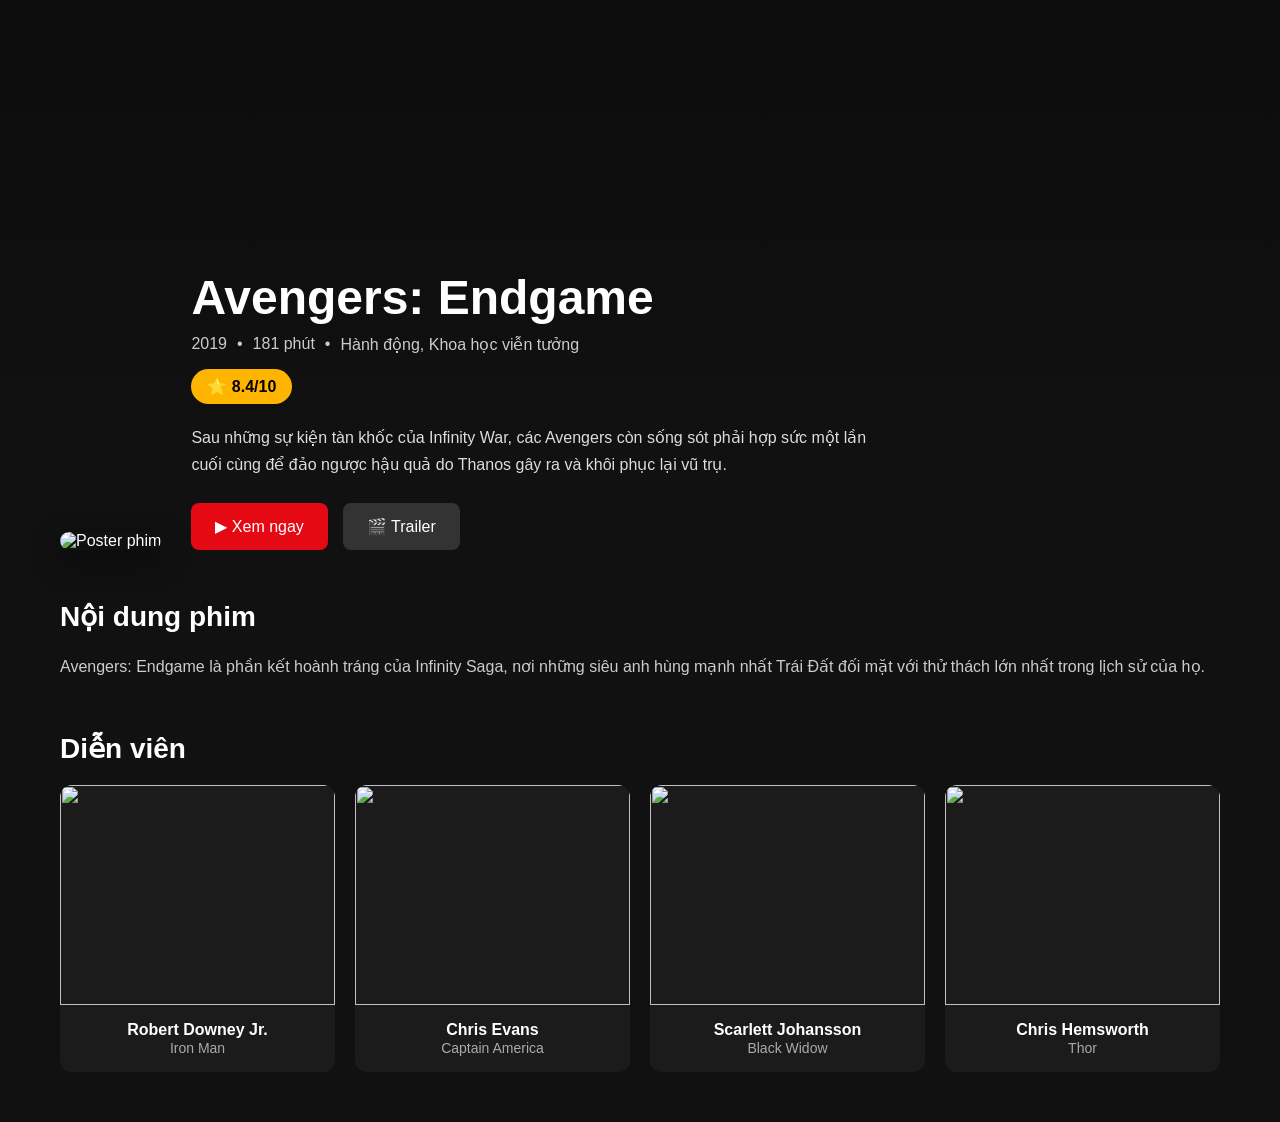
==== DetailMovie/detail.html @ 2132fe87 "watch" ====
<!DOCTYPE html>
<html lang="vi">
<head>
    <meta charset="UTF-8">
    <meta name="viewport" content="width=device-width, initial-scale=1.0">
    <title>Chi Tiết Phim</title>
    <link rel="stylesheet" href="./detail.css">
</head>
<body>

    <div class="banner">
        <div class="overlay"></div>
    </div>

    <div class="container">

        <div class="movie-header">
            <div class="poster">
                <img src="https://images.unsplash.com/photo-1489599849927-2ee91cede3ba?w=500" alt="Poster phim">
            </div>

            <div class="movie-info">
                <h1>Avengers: Endgame</h1>
                <div class="meta">
                    <span>2019</span>
                    <span>•</span>
                    <span>181 phút</span>
                    <span>•</span>
                    <span>Hành động, Khoa học viễn tưởng</span>
                </div>

                <div class="rating">
                    ⭐ 8.4/10
                </div>

                <p class="description">
                    Sau những sự kiện tàn khốc của Infinity War, các Avengers còn sống sót
                    phải hợp sức một lần cuối cùng để đảo ngược hậu quả do Thanos gây ra
                    và khôi phục lại vũ trụ.
                </p>

                <div class="buttons">
                    <button class="watch-btn">▶ Xem ngay</button>
                    <button class="trailer-btn">🎬 Trailer</button>
                </div>
            </div>
        </div>

        <section class="section">
            <h2>Nội dung phim</h2>
            <p>
                Avengers: Endgame là phần kết hoành tráng của Infinity Saga,
                nơi những siêu anh hùng mạnh nhất Trái Đất đối mặt với thử thách
                lớn nhất trong lịch sử của họ.
            </p>
        </section>

        <section class="section">
            <h2>Diễn viên</h2>

            <div class="cast-list">
                <div class="cast-card">
                    <img src="https://i.pravatar.cc/150?img=11" alt="">
                    <h4>Robert Downey Jr.</h4>
                    <span>Iron Man</span>
                </div>

                <div class="cast-card">
                    <img src="https://i.pravatar.cc/150?img=12" alt="">
                    <h4>Chris Evans</h4>
                    <span>Captain America</span>
                </div>

                <div class="cast-card">
                    <img src="https://i.pravatar.cc/150?img=13" alt="">
                    <h4>Scarlett Johansson</h4>
                    <span>Black Widow</span>
                </div>

                <div class="cast-card">
                    <img src="https://i.pravatar.cc/150?img=14" alt="">
                    <h4>Chris Hemsworth</h4>
                    <span>Thor</span>
                </div>
            </div>
        </section>

    </div>

</body>
</html>
---- DetailMovie/detail.css ----
* {
    margin: 0;
    padding: 0;
    box-sizing: border-box;
    font-family: Arial, sans-serif;
}

body {
    background: #111;
    color: #fff;
}

/* Banner */
.banner {
    height: 450px;
    background: url('https://images.unsplash.com/photo-1536440136628-849c177e76a1?w=1600')
        center/cover no-repeat;
    position: relative;
}

.overlay {
    position: absolute;
    inset: 0;
    background: linear-gradient(
        to bottom,
        rgba(0,0,0,0.3),
        rgba(17,17,17,1)
    );
}

.container {
    max-width: 1200px;
    margin: -180px auto 50px;
    padding: 0 20px;
    position: relative;
    z-index: 10;
}

/* Header */
.movie-header {
    display: flex;
    gap: 30px;
    align-items: flex-end;
    flex-wrap: wrap;
}

.poster img {
    width: 280px;
    border-radius: 15px;
    box-shadow: 0 10px 30px rgba(0,0,0,.6);
}

.movie-info {
    flex: 1;
}

.movie-info h1 {
    font-size: 3rem;
    margin-bottom: 10px;
}

.meta {
    color: #ccc;
    display: flex;
    gap: 10px;
    flex-wrap: wrap;
    margin-bottom: 15px;
}

.rating {
    display: inline-block;
    background: #ffb400;
    color: #000;
    padding: 8px 16px;
    border-radius: 30px;
    font-weight: bold;
    margin-bottom: 20px;
}

.description {
    color: #ddd;
    line-height: 1.7;
    max-width: 700px;
    margin-bottom: 25px;
}

.buttons {
    display: flex;
    gap: 15px;
}

button {
    border: none;
    cursor: pointer;
    padding: 14px 24px;
    border-radius: 8px;
    font-size: 16px;
    transition: .3s;
}

.watch-btn {
    background: #e50914;
    color: white;
}

.watch-btn:hover {
    background: #ff1824;
}

.trailer-btn {
    background: #333;
    color: white;
}

.trailer-btn:hover {
    background: #444;
}

/* Sections */
.section {
    margin-top: 50px;
}

.section h2 {
    margin-bottom: 20px;
    font-size: 28px;
}

.section p {
    color: #ccc;
    line-height: 1.8;
}

/* Cast */
.cast-list {
    display: grid;
    grid-template-columns: repeat(auto-fit, minmax(180px, 1fr));
    gap: 20px;
}

.cast-card {
    background: #1b1b1b;
    border-radius: 12px;
    overflow: hidden;
    text-align: center;
    padding-bottom: 15px;
}

.cast-card img {
    width: 100%;
    height: 220px;
    object-fit: cover;
}

.cast-card h4 {
    margin-top: 12px;
}

.cast-card span {
    color: #aaa;
    font-size: 14px;
}

/* Responsive */
@media (max-width: 768px) {
    .movie-header {
        flex-direction: column;
        align-items: center;
        text-align: center;
    }

    .poster img {
        width: 220px;
    }

    .movie-info h1 {
        font-size: 2rem;
    }

    .buttons {
        justify-content: center;
    }
}
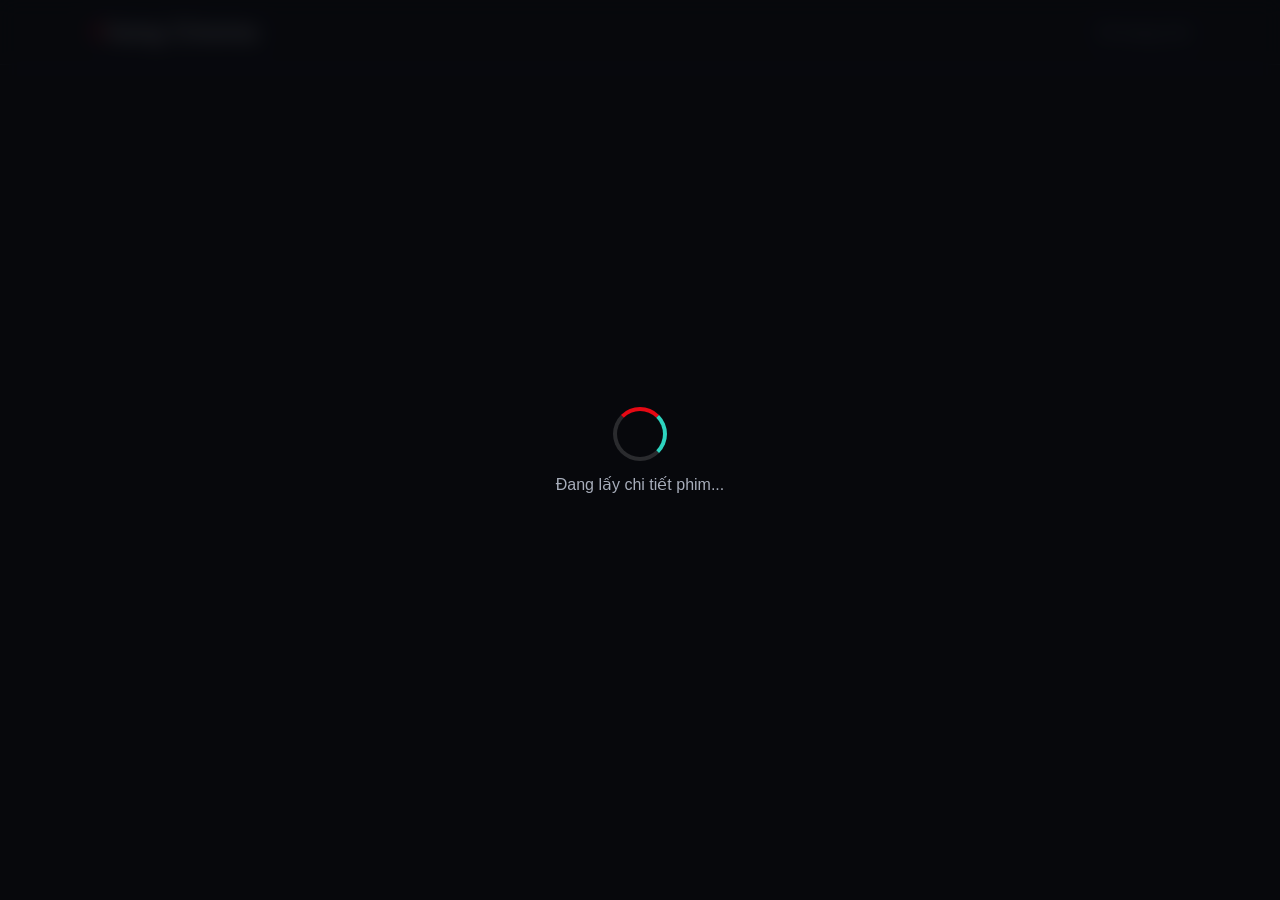
==== commit c50def4a: "refactor all code" ====
--- a/DetailMovie/detail.html
+++ b/DetailMovie/detail.html
@@ -3,89 +3,87 @@
 <head>
     <meta charset="UTF-8">
     <meta name="viewport" content="width=device-width, initial-scale=1.0">
-    <title>Chi Tiết Phim</title>
+    <title>Chi tiết phim - Khang Cinema</title>
     <link rel="stylesheet" href="./detail.css">
 </head>
 <body>
 
-    <div class="banner">
-        <div class="overlay"></div>
-    </div>
+    <header class="detail-header">
+        <a class="brand" href="../HomePage/index.html">Khang Cinema</a>
+        <a class="back-link" href="../HomePage/index.html">Về trang chủ</a>
+    </header>
 
-    <div class="container">
-
-        <div class="movie-header">
-            <div class="poster">
-                <img src="https://images.unsplash.com/photo-1489599849927-2ee91cede3ba?w=500" alt="Poster phim">
+    <!-- TÍNH NĂNG MỚI: detailPage ban đầu bị ẩn, JS chỉ hiện sau khi giả lập lấy dữ liệu xong. -->
+    <main id="detailPage" hidden>
+        <section id="detailHero" class="detail-hero">
+            <div class="detail-poster">
+                <img id="moviePoster" src="https://picsum.photos/seed/movie-detail/500/750" alt="Poster phim">
             </div>
 
-            <div class="movie-info">
-                <h1>Avengers: Endgame</h1>
-                <div class="meta">
-                    <span>2019</span>
-                    <span>•</span>
-                    <span>181 phút</span>
-                    <span>•</span>
-                    <span>Hành động, Khoa học viễn tưởng</span>
-                </div>
+            <div class="detail-info">
+                <p id="movieGenre" class="eyebrow">Cinema</p>
+                <h1 id="movieTitle">Đang tải phim...</h1>
+                <div id="movieMeta" class="meta"></div>
+                <p id="movieDescription" class="description"></p>
 
-                <div class="rating">
-                    ⭐ 8.4/10
-                </div>
-
-                <p class="description">
-                    Sau những sự kiện tàn khốc của Infinity War, các Avengers còn sống sót
-                    phải hợp sức một lần cuối cùng để đảo ngược hậu quả do Thanos gây ra
-                    và khôi phục lại vũ trụ.
-                </p>
-
-                <div class="buttons">
-                    <button class="watch-btn">▶ Xem ngay</button>
-                    <button class="trailer-btn">🎬 Trailer</button>
-                </div>
-            </div>
-        </div>
-
-        <section class="section">
-            <h2>Nội dung phim</h2>
-            <p>
-                Avengers: Endgame là phần kết hoành tráng của Infinity Saga,
-                nơi những siêu anh hùng mạnh nhất Trái Đất đối mặt với thử thách
-                lớn nhất trong lịch sử của họ.
-            </p>
-        </section>
-
-        <section class="section">
-            <h2>Diễn viên</h2>
-
-            <div class="cast-list">
-                <div class="cast-card">
-                    <img src="https://i.pravatar.cc/150?img=11" alt="">
-                    <h4>Robert Downey Jr.</h4>
-                    <span>Iron Man</span>
-                </div>
-
-                <div class="cast-card">
-                    <img src="https://i.pravatar.cc/150?img=12" alt="">
-                    <h4>Chris Evans</h4>
-                    <span>Captain America</span>
-                </div>
-
-                <div class="cast-card">
-                    <img src="https://i.pravatar.cc/150?img=13" alt="">
-                    <h4>Scarlett Johansson</h4>
-                    <span>Black Widow</span>
-                </div>
-
-                <div class="cast-card">
-                    <img src="https://i.pravatar.cc/150?img=14" alt="">
-                    <h4>Chris Hemsworth</h4>
-                    <span>Thor</span>
+                <div class="detail-actions">
+                    <button id="watchVideoBtn" class="primary-btn" type="button">Xem video</button>
+                    <a class="secondary-btn" href="../HomePage/index.html">Danh sách phim</a>
                 </div>
             </div>
         </section>
 
+        <!-- TÍNH NĂNG MỚI: trình phát video lấy link video từ dữ liệu giả lập của từng phim. -->
+        <section id="watch" class="section video-section">
+            <div class="section-heading">
+                <p class="eyebrow">Trình phát</p>
+                <h2>Video</h2>
+            </div>
+
+            <div class="video-frame">
+                <video id="movieVideo" controls playsinline preload="metadata">
+                    <source id="movieSource" src="" type="video/mp4">
+                    Trình duyệt của bạn không hỗ trợ video.
+                </video>
+            </div>
+        </section>
+
+        <section class="section two-column">
+            <div>
+                <p class="eyebrow">Nội dung</p>
+                <h2>Tóm tắt phim</h2>
+                <p id="movieLongDescription" class="section-text"></p>
+            </div>
+
+            <div>
+                <p class="eyebrow">Đạo diễn</p>
+                <h2 id="movieDirector">Đang tải...</h2>
+                <p id="movieRating" class="rating-box"></p>
+            </div>
+        </section>
+
+        <section class="section">
+            <div class="section-heading">
+                <p class="eyebrow">Diễn viên</p>
+                <h2>Dàn diễn viên</h2>
+            </div>
+            <div id="castList" class="cast-list"></div>
+        </section>
+    </main>
+
+    <section id="notFound" class="not-found" hidden>
+        <h1>Không tìm thấy phim</h1>
+        <p>Đường dẫn hiện tại không có phim tương ứng trong dữ liệu giả lập.</p>
+        <a class="primary-btn" href="../HomePage/index.html">Về trang chủ</a>
+    </section>
+
+    <!-- TÍNH NĂNG MỚI: vòng xoay tải giả lập cho trang chi tiết. -->
+    <div id="loadingOverlay" class="loading-overlay" hidden>
+        <div class="spinner" aria-hidden="true"></div>
+        <p id="loadingText">Đang tải chi tiết phim...</p>
     </div>
 
+    <script src="../data/movie.js"></script>
+    <script src="./detail.js"></script>
 </body>
-</html>+</html>
--- a/DetailMovie/detail.css
+++ b/DetailMovie/detail.css
@@ -1,3 +1,16 @@
+:root {
+    --bg: #08090d;
+    --panel: #151821;
+    --panel-soft: #1d2230;
+    --text: #f7f7f8;
+    --muted: #a7adba;
+    --line: rgba(255, 255, 255, 0.12);
+    --red: #e50914;
+    --red-dark: #b20710;
+    --gold: #f7c948;
+    --teal: #2dd4bf;
+}
+
 * {
     margin: 0;
     padding: 0;
@@ -6,178 +19,347 @@
 }
 
 body {
-    background: #111;
-    color: #fff;
-}
-
-/* Banner */
-.banner {
-    height: 450px;
-    background: url('https://images.unsplash.com/photo-1536440136628-849c177e76a1?w=1600')
-        center/cover no-repeat;
-    position: relative;
-}
-
-.overlay {
-    position: absolute;
+    min-height: 100vh;
+    background: var(--bg);
+    color: var(--text);
+}
+
+a {
+    color: inherit;
+}
+
+button {
+    font: inherit;
+}
+
+[hidden] {
+    display: none !important;
+}
+
+.detail-header {
+    position: fixed;
+    top: 0;
+    left: 0;
+    z-index: 50;
+    width: 100%;
+    display: flex;
+    align-items: center;
+    justify-content: space-between;
+    gap: 18px;
+    padding: 18px 7%;
+    background: rgba(8, 9, 13, 0.78);
+    border-bottom: 1px solid var(--line);
+    backdrop-filter: blur(14px);
+}
+
+.brand,
+.back-link,
+.primary-btn,
+.secondary-btn {
+    text-decoration: none;
+}
+
+.brand {
+    font-size: 24px;
+    font-weight: 800;
+}
+
+.brand::first-letter {
+    color: var(--red);
+}
+
+.back-link,
+.secondary-btn {
+    color: var(--muted);
+}
+
+.back-link:hover,
+.secondary-btn:hover {
+    color: var(--text);
+}
+
+.detail-hero {
+    --backdrop: url("https://images.unsplash.com/photo-1489599849927-2ee91cede3ba?w=1800&auto=format&fit=crop");
+    min-height: 760px;
+    display: grid;
+    grid-template-columns: 330px minmax(0, 1fr);
+    align-items: end;
+    gap: 42px;
+    padding: 150px 7% 82px;
+    background:
+        linear-gradient(90deg, rgba(8, 9, 13, 0.98), rgba(8, 9, 13, 0.7), rgba(8, 9, 13, 0.98)),
+        var(--backdrop) center/cover no-repeat;
+}
+
+.detail-poster {
+    border-radius: 8px;
+    overflow: hidden;
+    box-shadow: 0 26px 70px rgba(0, 0, 0, 0.58);
+}
+
+.detail-poster img {
+    width: 100%;
+    aspect-ratio: 2 / 3;
+    display: block;
+    object-fit: cover;
+}
+
+.detail-info {
+    max-width: 820px;
+}
+
+.eyebrow {
+    color: var(--teal);
+    font-size: 13px;
+    font-weight: 800;
+    text-transform: uppercase;
+    letter-spacing: 0;
+}
+
+.detail-info h1 {
+    margin-top: 10px;
+    font-size: clamp(42px, 8vw, 82px);
+    line-height: 0.98;
+    letter-spacing: 0;
+}
+
+.meta {
+    display: flex;
+    flex-wrap: wrap;
+    gap: 10px;
+    margin-top: 18px;
+    color: var(--muted);
+}
+
+.meta span {
+    padding: 7px 10px;
+    background: rgba(255, 255, 255, 0.08);
+    border: 1px solid var(--line);
+    border-radius: 6px;
+}
+
+.description,
+.section-text {
+    margin-top: 20px;
+    color: var(--muted);
+    line-height: 1.8;
+}
+
+.detail-actions {
+    display: flex;
+    flex-wrap: wrap;
+    gap: 12px;
+    margin-top: 28px;
+}
+
+.primary-btn,
+.secondary-btn {
+    display: inline-flex;
+    align-items: center;
+    justify-content: center;
+    min-height: 46px;
+    padding: 0 18px;
+    border: 0;
+    border-radius: 6px;
+    cursor: pointer;
+    transition: transform 0.2s ease, background 0.2s ease, color 0.2s ease;
+}
+
+.primary-btn {
+    background: var(--red);
+    color: white;
+}
+
+.primary-btn:hover {
+    background: var(--red-dark);
+    transform: translateY(-2px);
+}
+
+.secondary-btn {
+    background: var(--panel-soft);
+    border: 1px solid var(--line);
+}
+
+.secondary-btn:hover {
+    transform: translateY(-2px);
+}
+
+.section {
+    padding: 54px 7%;
+}
+
+.section-heading {
+    margin-bottom: 22px;
+}
+
+.section h2 {
+    margin-top: 8px;
+    font-size: 30px;
+}
+
+.video-frame {
+    background: #000;
+    border: 1px solid var(--line);
+    border-radius: 8px;
+    overflow: hidden;
+    box-shadow: 0 24px 70px rgba(0, 0, 0, 0.4);
+}
+
+.video-frame video {
+    width: 100%;
+    aspect-ratio: 16 / 9;
+    display: block;
+    background: #000;
+}
+
+.two-column {
+    display: grid;
+    grid-template-columns: minmax(0, 1.4fr) minmax(260px, 0.6fr);
+    gap: 30px;
+    background:
+        linear-gradient(135deg, rgba(229, 9, 20, 0.12), rgba(45, 212, 191, 0.08)),
+        #10131a;
+    border-top: 1px solid var(--line);
+    border-bottom: 1px solid var(--line);
+}
+
+.rating-box {
+    display: inline-flex;
+    margin-top: 18px;
+    padding: 12px 14px;
+    color: var(--gold);
+    background: rgba(247, 201, 72, 0.12);
+    border: 1px solid rgba(247, 201, 72, 0.3);
+    border-radius: 6px;
+    font-weight: 800;
+}
+
+.cast-list {
+    display: grid;
+    grid-template-columns: repeat(auto-fill, minmax(180px, 1fr));
+    gap: 16px;
+}
+
+.cast-card {
+    min-height: 110px;
+    display: flex;
+    align-items: center;
+    gap: 12px;
+    padding: 14px;
+    background: var(--panel);
+    border: 1px solid var(--line);
+    border-radius: 8px;
+}
+
+.cast-avatar {
+    width: 52px;
+    height: 52px;
+    display: grid;
+    place-items: center;
+    flex: 0 0 auto;
+    border-radius: 50%;
+    background: linear-gradient(135deg, var(--red), var(--teal));
+    color: white;
+    font-weight: 800;
+}
+
+.cast-card h3 {
+    font-size: 16px;
+    line-height: 1.35;
+}
+
+.cast-card p {
+    margin-top: 4px;
+    color: var(--muted);
+    font-size: 13px;
+}
+
+.not-found {
+    min-height: 100vh;
+    display: grid;
+    place-items: center;
+    align-content: center;
+    gap: 16px;
+    padding: 120px 7%;
+    text-align: center;
+}
+
+.not-found p {
+    color: var(--muted);
+}
+
+.loading-overlay {
+    position: fixed;
     inset: 0;
-    background: linear-gradient(
-        to bottom,
-        rgba(0,0,0,0.3),
-        rgba(17,17,17,1)
-    );
-}
-
-.container {
-    max-width: 1200px;
-    margin: -180px auto 50px;
-    padding: 0 20px;
-    position: relative;
-    z-index: 10;
-}
-
-/* Header */
-.movie-header {
-    display: flex;
-    gap: 30px;
-    align-items: flex-end;
-    flex-wrap: wrap;
-}
-
-.poster img {
-    width: 280px;
-    border-radius: 15px;
-    box-shadow: 0 10px 30px rgba(0,0,0,.6);
-}
-
-.movie-info {
-    flex: 1;
-}
-
-.movie-info h1 {
-    font-size: 3rem;
-    margin-bottom: 10px;
-}
-
-.meta {
-    color: #ccc;
-    display: flex;
-    gap: 10px;
-    flex-wrap: wrap;
-    margin-bottom: 15px;
-}
-
-.rating {
-    display: inline-block;
-    background: #ffb400;
-    color: #000;
-    padding: 8px 16px;
-    border-radius: 30px;
-    font-weight: bold;
-    margin-bottom: 20px;
-}
-
-.description {
-    color: #ddd;
-    line-height: 1.7;
-    max-width: 700px;
-    margin-bottom: 25px;
-}
-
-.buttons {
-    display: flex;
-    gap: 15px;
-}
-
-button {
-    border: none;
-    cursor: pointer;
-    padding: 14px 24px;
-    border-radius: 8px;
-    font-size: 16px;
-    transition: .3s;
-}
-
-.watch-btn {
-    background: #e50914;
-    color: white;
-}
-
-.watch-btn:hover {
-    background: #ff1824;
-}
-
-.trailer-btn {
-    background: #333;
-    color: white;
-}
-
-.trailer-btn:hover {
-    background: #444;
-}
-
-/* Sections */
-.section {
-    margin-top: 50px;
-}
-
-.section h2 {
-    margin-bottom: 20px;
-    font-size: 28px;
-}
-
-.section p {
-    color: #ccc;
-    line-height: 1.8;
-}
-
-/* Cast */
-.cast-list {
-    display: grid;
-    grid-template-columns: repeat(auto-fit, minmax(180px, 1fr));
-    gap: 20px;
-}
-
-.cast-card {
-    background: #1b1b1b;
-    border-radius: 12px;
-    overflow: hidden;
-    text-align: center;
-    padding-bottom: 15px;
-}
-
-.cast-card img {
-    width: 100%;
-    height: 220px;
-    object-fit: cover;
-}
-
-.cast-card h4 {
-    margin-top: 12px;
-}
-
-.cast-card span {
-    color: #aaa;
-    font-size: 14px;
-}
-
-/* Responsive */
-@media (max-width: 768px) {
-    .movie-header {
+    z-index: 100;
+    display: grid;
+    place-items: center;
+    gap: 14px;
+    align-content: center;
+    background: rgba(8, 9, 13, 0.86);
+    backdrop-filter: blur(10px);
+}
+
+.spinner {
+    width: 54px;
+    height: 54px;
+    border: 4px solid rgba(255, 255, 255, 0.14);
+    border-top-color: var(--red);
+    border-right-color: var(--teal);
+    border-radius: 50%;
+    animation: spin 0.8s linear infinite;
+}
+
+.loading-overlay p {
+    color: var(--muted);
+}
+
+@keyframes spin {
+    to {
+        transform: rotate(360deg);
+    }
+}
+
+@media (max-width: 900px) {
+    .detail-hero,
+    .two-column {
+        grid-template-columns: 1fr;
+    }
+
+    .detail-hero {
+        align-items: start;
+        min-height: auto;
+    }
+
+    .detail-poster {
+        width: min(310px, 100%);
+    }
+}
+
+@media (max-width: 620px) {
+    .detail-header {
+        padding: 14px 5%;
+    }
+
+    .brand {
+        font-size: 20px;
+    }
+
+    .detail-hero {
+        padding: 128px 5% 54px;
+        gap: 28px;
+    }
+
+    .detail-info h1 {
+        font-size: 42px;
+    }
+
+    .section {
+        padding: 42px 5%;
+    }
+
+    .detail-actions {
         flex-direction: column;
-        align-items: center;
-        text-align: center;
-    }
-
-    .poster img {
-        width: 220px;
-    }
-
-    .movie-info h1 {
-        font-size: 2rem;
-    }
-
-    .buttons {
-        justify-content: center;
-    }
-}+        align-items: stretch;
+    }
+}
